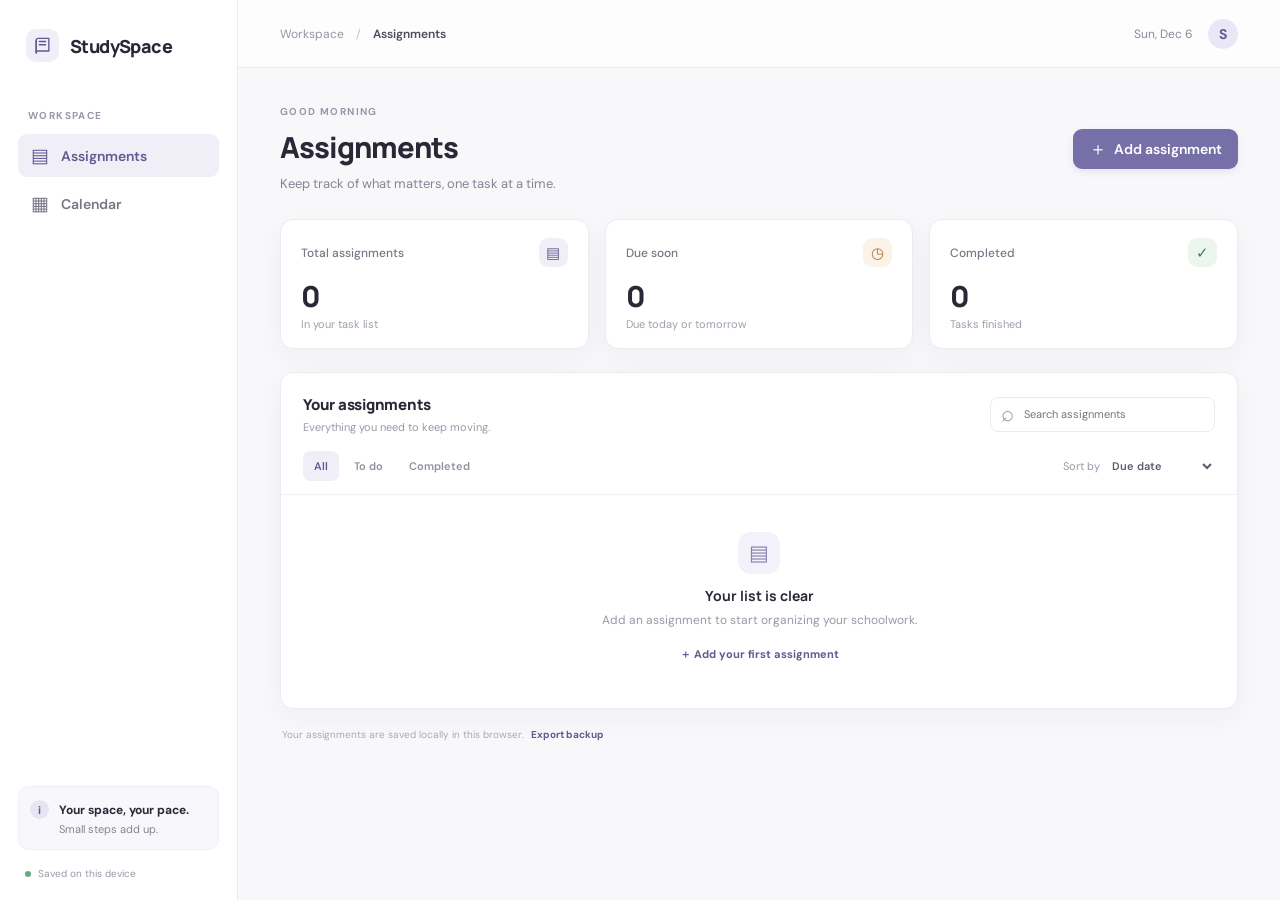
==== index.html @ 5cf23fa7 "Add files via upload" ====
<!doctype html>
<html lang="en">
<head>
  <meta charset="utf-8">
  <meta name="viewport" content="width=device-width, initial-scale=1">
  <meta name="theme-color" content="#f7f6fa">
  <title>StudySpace</title>
  <meta name="description" content="A calm, focused space to organize school assignments and due dates.">
  <link rel="stylesheet" href="styles.css">
  <script src="app.js" defer></script>
</head>
<body>
  <div class="app-shell">
    <aside class="sidebar" id="sidebar">
      <a class="brand" href="#" aria-label="StudySpace home">
        <span class="brand-mark"><svg viewBox="0 0 24 24" aria-hidden="true"><path d="M4 5.5A2.5 2.5 0 0 1 6.5 3H20v16H6.5A2.5 2.5 0 0 0 4 21.5z"/><path d="M4 5.5v16M8 7h8M8 11h8"/></svg></span>
        <span>StudySpace</span>
      </a>
      <p class="nav-label">WORKSPACE</p>
      <nav class="main-nav" aria-label="Main navigation">
        <button class="nav-item active" data-view="assignments"><span class="nav-icon">▤</span> Assignments</button>
        <button class="nav-item" data-view="calendar"><span class="nav-icon">▦</span> Calendar</button>
      </nav>
      <div class="sidebar-bottom">
        <div class="sidebar-note">
          <span class="note-icon">i</span>
          <div><strong>Your space, your pace.</strong><p>Small steps add up.</p></div>
        </div>
        <p class="storage-note"><span class="status-dot"></span> Saved on this device</p>
      </div>
    </aside>

    <main class="main-content">
      <header class="topbar">
        <button class="mobile-menu" id="mobileMenu" aria-label="Toggle navigation">☰</button>
        <div class="breadcrumb">Workspace <span>/</span> <strong id="breadcrumbCurrent">Assignments</strong></div>
        <div class="topbar-right"><span class="today-label" id="todayLabel"></span><span class="avatar">S</span></div>
      </header>

      <section class="view" id="assignmentsView">
        <div class="page-heading">
          <div><p class="eyebrow" id="greeting">YOUR OVERVIEW</p><h1>Assignments</h1><p class="subtitle">Keep track of what matters, one task at a time.</p></div>
          <button class="primary-button" id="openAddModal"><span>＋</span> Add assignment</button>
        </div>

        <div class="stats-grid">
          <article class="stat-card"><div class="stat-top"><span>Total assignments</span><span class="stat-icon purple">▤</span></div><div class="stat-number" id="totalCount">0</div><div class="stat-caption">In your task list</div></article>
          <article class="stat-card"><div class="stat-top"><span>Due soon</span><span class="stat-icon amber">◷</span></div><div class="stat-number" id="dueCount">0</div><div class="stat-caption">Due today or tomorrow</div></article>
          <article class="stat-card"><div class="stat-top"><span>Completed</span><span class="stat-icon green">✓</span></div><div class="stat-number" id="completedCount">0</div><div class="stat-caption" id="completionCaption">Tasks finished</div></article>
        </div>

        <section class="panel assignments-panel">
          <div class="panel-header"><div><h2>Your assignments</h2><p>Everything you need to keep moving.</p></div>
            <label class="search-box"><span>⌕</span><input id="searchInput" type="search" placeholder="Search assignments" aria-label="Search assignments"></label>
          </div>
          <div class="toolbar"><div class="filter-tabs" role="group" aria-label="Filter assignments">
            <button class="filter-tab selected" data-filter="all">All</button><button class="filter-tab" data-filter="active">To do</button><button class="filter-tab" data-filter="completed">Completed</button>
          </div><label class="sort-control">Sort by <select id="sortSelect"><option value="due">Due date</option><option value="created">Recently added</option><option value="priority">Priority</option></select></label></div>
          <div id="assignmentList" class="assignment-list"></div>
          <div class="empty-state" id="emptyState"><div class="empty-icon">▤</div><h3 id="emptyTitle">Your list is clear</h3><p id="emptyMessage">Add an assignment to start organizing your schoolwork.</p><button class="text-button" id="emptyAddButton">＋ Add your first assignment</button></div>
        </section>
        <p class="page-footnote">Your assignments are saved locally in this browser. <button class="text-button" id="exportButton">Export backup</button></p>
      </section>

      <section class="view hidden" id="calendarView">
        <div class="page-heading">
          <div><p class="eyebrow">PLAN AHEAD</p><h1>Calendar</h1><p class="subtitle">See your deadlines and plan the week ahead.</p></div>
          <button class="primary-button" id="calendarAddButton"><span>＋</span> Add assignment</button>
        </div>
        <section class="panel calendar-panel">
          <div class="calendar-header"><button class="icon-button" id="prevMonth" aria-label="Previous month">←</button><div><h2 id="monthTitle">Month Year</h2><p id="monthSubtitle">Your deadlines at a glance</p></div><button class="icon-button" id="nextMonth" aria-label="Next month">→</button><button class="secondary-button" id="todayButton">Today</button></div>
          <div class="calendar-grid" id="calendarGrid"></div>
        </section>
        <section class="panel selected-day-panel"><div class="panel-header"><div><h2 id="selectedDayTitle">Upcoming deadlines</h2><p id="selectedDaySubtitle">Choose a date to view its assignments.</p></div></div><div id="dayAssignments" class="day-assignment-list"></div></section>
      </section>
    </main>
  </div>

  <div class="modal-backdrop hidden" id="modalBackdrop" role="presentation">
    <section class="modal" role="dialog" aria-modal="true" aria-labelledby="modalTitle">
      <div class="modal-header"><div><p class="eyebrow">STAY ORGANIZED</p><h2 id="modalTitle">Add assignment</h2></div><button class="icon-button" id="closeModal" aria-label="Close dialog">×</button></div>
      <form id="assignmentForm">
        <input type="hidden" id="editId">
        <label class="field-label" for="taskTitle">Assignment name <span>*</span></label>
        <input class="field-input" id="taskTitle" name="title" maxlength="120" placeholder="e.g. Biology chapter review" required>
        <div class="form-row"><div><label class="field-label" for="taskSubject">Subject</label><input class="field-input" id="taskSubject" name="subject" maxlength="50" placeholder="e.g. Biology"></div><div><label class="field-label" for="taskDue">Due date <span>*</span></label><input class="field-input" id="taskDue" name="due" type="date" required></div></div>
        <div class="form-row"><div><label class="field-label" for="taskPriority">Priority</label><select class="field-input" id="taskPriority" name="priority"><option value="medium">Medium</option><option value="high">High</option><option value="low">Low</option></select></div><div><label class="field-label" for="taskType">Type</label><select class="field-input" id="taskType" name="type"><option>Assignment</option><option>Quiz</option><option>Test</option><option>Project</option><option>Reading</option><option>Other</option></select></div></div>
        <label class="field-label" for="taskNotes">Notes <span class="optional">(optional)</span></label><textarea class="field-input notes-input" id="taskNotes" name="notes" maxlength="500" placeholder="Add details, links, or reminders…"></textarea>
        <div class="modal-actions"><button type="button" class="secondary-button" id="cancelModal">Cancel</button><button type="submit" class="primary-button" id="saveTaskButton">Save assignment</button></div>
      </form>
    </section>
  </div>
  <div class="toast" id="toast" role="status" aria-live="polite"></div>
</body>
</html>
---- styles.css ----
@import url('https://fonts.googleapis.com/css2?family=DM+Sans:wght@400;500;600;700&family=Manrope:wght@400;500;600;700;800&display=swap');
:root{--bg:#f8f8fb;--surface:#fff;--text:#292837;--muted:#858494;--line:#ecebf2;--lav:#7770a8;--lav-dark:#615a91;--lav-light:#f0eff8;--green:#47785e;--green-bg:#edf5ef;--amber:#a97939;--amber-bg:#fbf3e7;--red:#b75c66;--shadow:0 8px 28px rgba(39,35,70,.045)}
*{box-sizing:border-box}body{margin:0;background:var(--bg);color:var(--text);font-family:'DM Sans',sans-serif;font-size:14px;-webkit-font-smoothing:antialiased}button,input,select,textarea{font:inherit}button{cursor:pointer}.app-shell{min-height:100vh}.sidebar{position:fixed;inset:0 auto 0 0;width:238px;background:#fff;border-right:1px solid var(--line);padding:29px 18px 20px;display:flex;flex-direction:column;z-index:5}.brand{display:flex;align-items:center;gap:11px;padding:0 8px;text-decoration:none;color:var(--text);font-family:Manrope,sans-serif;font-size:18px;font-weight:800;letter-spacing:-.6px}.brand-mark{width:33px;height:33px;border-radius:10px;background:var(--lav-light);display:grid;place-items:center}.brand-mark svg{width:19px;fill:none;stroke:var(--lav-dark);stroke-width:1.7;stroke-linecap:round;stroke-linejoin:round}.nav-label,.eyebrow{font-size:10px;font-weight:700;letter-spacing:1.4px;color:#9997a8}.nav-label{margin:47px 10px 12px}.main-nav{display:grid;gap:5px}.nav-item{height:43px;display:flex;align-items:center;gap:12px;border:0;background:transparent;border-radius:9px;text-align:left;padding:0 12px;color:#777586;font-weight:600}.nav-item:hover{background:#f8f7fb}.nav-item.active{background:var(--lav-light);color:var(--lav-dark)}.nav-icon{font-size:19px;width:19px;text-align:center;font-weight:400}.sidebar-bottom{margin-top:auto}.sidebar-note{display:flex;gap:10px;background:#f8f7fb;border:1px solid #f0eef6;border-radius:11px;padding:13px 11px}.note-icon{width:19px;height:19px;border-radius:50%;display:grid;place-items:center;background:#e7e5f3;color:var(--lav-dark);font-size:11px;font-weight:700;flex-shrink:0}.sidebar-note strong{font-size:12px}.sidebar-note p{margin:4px 0 0;color:var(--muted);font-size:11px}.storage-note{display:flex;align-items:center;gap:7px;font-size:10px;color:#9997a8;padding:0 7px;margin:17px 0 0}.status-dot{width:6px;height:6px;background:#6ba982;border-radius:50%}.main-content{margin-left:238px;min-height:100vh}.topbar{height:68px;border-bottom:1px solid var(--line);display:flex;align-items:center;justify-content:space-between;padding:0 42px;background:rgba(255,255,255,.7)}.breadcrumb{font-size:12px;color:#9694a4}.breadcrumb span{margin:0 9px;color:#c1bfcb}.breadcrumb strong{color:#4c4a5c;font-weight:600}.topbar-right{display:flex;align-items:center;gap:15px}.today-label{color:#8b8999;font-size:12px}.avatar{width:30px;height:30px;border-radius:50%;background:#e9e7f5;color:var(--lav-dark);display:grid;place-items:center;font-weight:700}.mobile-menu{display:none;border:0;background:transparent;font-size:20px;color:var(--text)}.view{max-width:1320px;margin:0 auto;padding:37px 42px 28px}.hidden{display:none!important}.page-heading{display:flex;align-items:center;justify-content:space-between;gap:18px;margin-bottom:27px}.eyebrow{margin:0 0 9px}.page-heading h1{font-family:Manrope,sans-serif;font-size:29px;letter-spacing:-1px;margin:0;font-weight:800}.subtitle{margin:8px 0 0;color:var(--muted);font-size:13px}.primary-button,.secondary-button{height:40px;border-radius:9px;padding:0 15px;display:inline-flex;align-items:center;justify-content:center;gap:7px;font-weight:600;border:1px solid transparent;white-space:nowrap}.primary-button{background:var(--lav);color:#fff;box-shadow:0 3px 7px rgba(98,89,146,.13)}.primary-button:hover{background:var(--lav-dark)}.primary-button span{font-size:18px;font-weight:400}.secondary-button{background:#fff;color:#646274;border-color:#e6e4ed}.secondary-button:hover{background:#f8f7fb}.stats-grid{display:grid;grid-template-columns:repeat(3,minmax(0,1fr));gap:16px;margin-bottom:23px}.stat-card,.panel{background:var(--surface);border:1px solid var(--line);border-radius:13px;box-shadow:var(--shadow)}.stat-card{padding:18px 20px 17px;min-height:128px}.stat-top{display:flex;align-items:center;justify-content:space-between;color:#797787;font-size:12px;font-weight:500}.stat-icon{width:29px;height:29px;border-radius:9px;display:grid;place-items:center;font-size:15px}.purple{color:var(--lav-dark);background:var(--lav-light)}.amber{color:var(--amber);background:var(--amber-bg)}.green{color:var(--green);background:var(--green-bg)}.stat-number{font-family:Manrope,sans-serif;font-size:29px;font-weight:800;letter-spacing:-1px;margin-top:9px}.stat-caption{color:#a09eac;font-size:11px;margin-top:1px}.panel{overflow:hidden}.panel-header{display:flex;justify-content:space-between;align-items:center;gap:18px;padding:21px 22px 17px}.panel-header h2,.calendar-header h2{font-family:Manrope,sans-serif;font-size:15px;margin:0;font-weight:800;letter-spacing:-.25px}.panel-header p,.calendar-header p{font-size:11px;color:#9997a6;margin:5px 0 0}.search-box{height:35px;width:225px;display:flex;align-items:center;gap:8px;padding:0 10px;border:1px solid #eae8f0;border-radius:8px;color:#9694a4}.search-box span{font-size:22px;line-height:1}.search-box input{border:0;outline:0;width:100%;background:transparent;font-size:11px;color:var(--text)}.search-box:focus-within{border-color:#b6b0d7;box-shadow:0 0 0 3px #f4f2fa}.toolbar{display:flex;align-items:center;justify-content:space-between;padding:0 22px 13px;border-bottom:1px solid #f1f0f5}.filter-tabs{display:flex;gap:4px}.filter-tab{border:0;background:transparent;border-radius:7px;padding:8px 11px;color:#92909f;font-size:11px;font-weight:600}.filter-tab.selected{background:var(--lav-light);color:var(--lav-dark)}.sort-control{display:flex;align-items:center;gap:8px;color:#9997a6;font-size:11px}.sort-control select{border:0;background:transparent;color:#5d5b6b;outline:0;font-size:11px;font-weight:600}.assignment-list{min-height:90px}.task-row{display:grid;grid-template-columns:23px minmax(0,1fr) auto auto;align-items:center;gap:12px;padding:15px 22px;border-bottom:1px solid #f2f1f6}.task-row:last-child{border-bottom:0}.task-check{appearance:none;width:17px;height:17px;border:1.5px solid #d6d3e2;border-radius:5px;display:grid;place-items:center;margin:0;cursor:pointer}.task-check:checked{background:var(--lav);border-color:var(--lav)}.task-check:checked:after{content:'✓';color:white;font-size:11px}.task-main{min-width:0}.task-title{font-weight:600;font-size:12px;overflow-wrap:anywhere}.task-row.is-complete .task-title{text-decoration:line-through;color:#a3a1af}.task-meta{display:flex;align-items:center;gap:8px;flex-wrap:wrap;margin-top:6px;color:#9997a6;font-size:10px}.subject-pill{background:#f4f3f8;color:#79758e;border-radius:5px;padding:3px 7px}.task-date{font-size:11px;color:#777585;white-space:nowrap}.task-date.overdue{color:var(--red)}.priority{font-size:10px;padding:4px 7px;border-radius:5px;white-space:nowrap}.priority.high{background:#faeded;color:#b75c66}.priority.medium{background:#f8f1e6;color:#a77b3f}.priority.low{background:#edf5ef;color:#538063}.task-actions{display:flex;gap:4px;opacity:0;transition:opacity .15s}.task-row:hover .task-actions,.task-row:focus-within .task-actions{opacity:1}.icon-button{width:34px;height:34px;display:grid;place-items:center;border:1px solid #e9e7ef;border-radius:8px;background:white;color:#777487;font-size:18px}.icon-button:hover{background:#f6f5fa}.task-actions .icon-button{width:29px;height:29px;font-size:14px}.empty-state{text-align:center;padding:37px 18px 42px;display:none}.empty-state.show{display:block}.empty-icon{width:42px;height:42px;border-radius:13px;background:#f3f1f9;color:#8881b0;display:grid;place-items:center;font-size:21px;margin:0 auto 12px}.empty-state h3{font-family:Manrope,sans-serif;font-size:14px;margin:0}.empty-state p{color:#9997a6;font-size:12px;margin:7px 0 15px}.text-button{border:0;background:transparent;color:var(--lav-dark);font-size:11px;font-weight:700;padding:4px}.text-button:hover{text-decoration:underline}.page-footnote{font-size:10px;color:#aaa8b5;margin:15px 2px}.page-footnote .text-button{font-size:10px}.calendar-panel{padding:18px 21px 22px}.calendar-header{display:flex;align-items:center;gap:12px;margin-bottom:20px}.calendar-header>div{flex:1}.calendar-header .secondary-button{height:32px;font-size:11px}.calendar-grid{display:grid;grid-template-columns:repeat(7,minmax(0,1fr));border-top:1px solid var(--line);border-left:1px solid var(--line);border-radius:7px;overflow:hidden}.weekday{background:#faf9fc;text-align:center;padding:11px 2px;font-size:10px;color:#8e8b9c;font-weight:700;border-right:1px solid var(--line);border-bottom:1px solid var(--line)}.day-cell{min-height:89px;background:#fff;border:0;border-right:1px solid var(--line);border-bottom:1px solid var(--line);padding:8px;text-align:left;display:flex;flex-direction:column;align-items:flex-start;gap:5px;min-width:0}.day-cell:hover{background:#faf9fd}.day-cell.outside{background:#fcfbfd;color:#c2bfcc}.day-cell.selected{box-shadow:inset 0 0 0 2px #a9a2d0;background:#f7f6fc}.day-number{width:23px;height:23px;display:grid;place-items:center;font-size:11px;border-radius:7px;color:#646273}.day-cell.today .day-number{background:var(--lav);color:white}.day-dots{display:flex;gap:3px;margin-top:1px}.day-dot{width:5px;height:5px;border-radius:50%;background:#9a93c1}.day-dot.complete{background:#8cb39a}.day-event{width:100%;font-size:9px;background:#f0eff8;color:#69628f;border-radius:4px;padding:4px 5px;white-space:nowrap;overflow:hidden;text-overflow:ellipsis}.day-event.complete{background:#eef5f0;color:#62826b}.selected-day-panel{margin-top:17px}.day-assignment-list{padding:0 22px 10px}.day-empty{font-size:12px;color:#9a98a7;padding:6px 0 16px}.day-task{display:flex;align-items:center;gap:10px;padding:11px 0;border-top:1px solid #f2f1f6}.day-task:first-child{border-top:0}.day-task-info{flex:1;min-width:0}.day-task-info strong{font-size:12px}.day-task-info p{font-size:10px;color:#9997a6;margin:4px 0 0}.modal-backdrop{position:fixed;inset:0;background:rgba(35,32,52,.34);backdrop-filter:blur(3px);z-index:20;display:grid;place-items:center;padding:20px}.modal{width:min(100%,510px);max-height:calc(100vh - 40px);overflow:auto;background:#fff;border-radius:16px;padding:24px;box-shadow:0 24px 80px rgba(31,27,52,.2)}.modal-header{display:flex;justify-content:space-between;align-items:flex-start;margin-bottom:23px}.modal-header h2{font-family:Manrope,sans-serif;font-size:21px;letter-spacing:-.5px;margin:0}.field-label{display:block;font-size:11px;font-weight:700;color:#5e5c6d;margin:16px 0 7px}.field-label span{color:var(--lav-dark)}.field-label .optional{color:#a5a3b0;font-weight:400}.field-input{width:100%;min-height:39px;border:1px solid #e6e4ed;border-radius:8px;padding:9px 11px;outline:0;background:#fff;color:#393747;font-size:12px}.field-input:focus{border-color:#aaa3d1;box-shadow:0 0 0 3px #f4f2fa}.form-row{display:grid;grid-template-columns:1fr 1fr;gap:13px}.notes-input{resize:vertical;min-height:78px}.modal-actions{display:flex;justify-content:flex-end;gap:9px;margin-top:23px}.toast{position:fixed;bottom:22px;left:50%;transform:translate(-50%,20px);background:#302e40;color:#fff;border-radius:9px;padding:11px 16px;font-size:12px;box-shadow:0 8px 30px #24203924;opacity:0;pointer-events:none;transition:all .2s;z-index:40}.toast.show{opacity:1;transform:translate(-50%,0)}
@media(max-width:1050px){.view{padding:30px 25px}.topbar{padding:0 25px}.sidebar{width:210px}.main-content{margin-left:210px}.task-row{grid-template-columns:23px minmax(0,1fr) auto}.task-row>.priority{display:none}.task-actions{opacity:1}}@media(max-width:760px){.sidebar{transform:translateX(-100%);transition:transform .2s;width:245px;box-shadow:12px 0 35px #24203912}.sidebar.open{transform:translateX(0)}.main-content{margin-left:0}.topbar{height:59px;padding:0 17px;gap:12px}.mobile-menu{display:block}.breadcrumb{flex:1}.today-label{display:none}.view{padding:27px 16px 25px}.page-heading{align-items:flex-start;flex-direction:column;margin-bottom:20px}.page-heading h1{font-size:26px}.page-heading .primary-button{width:100%}.stats-grid{gap:8px}.stat-card{padding:13px 12px;min-height:112px}.stat-top{font-size:10px;align-items:flex-start;gap:4px}.stat-icon{width:24px;height:24px;font-size:12px;flex-shrink:0}.stat-number{font-size:25px}.stat-caption{font-size:9px}.panel-header{padding:17px 15px 14px;align-items:flex-start;flex-direction:column}.search-box{width:100%}.toolbar{padding:0 13px 11px;gap:8px}.filter-tab{padding:8px 8px;font-size:10px}.sort-control{gap:3px;font-size:10px}.sort-control select{max-width:90px}.task-row{padding:14px 13px;gap:8px;grid-template-columns:20px minmax(0,1fr) auto}.task-date{font-size:10px}.task-actions{grid-column:2/-1;justify-content:flex-end;margin-top:-2px}.task-row .priority{display:none}.calendar-panel{padding:14px 10px}.calendar-header{gap:6px}.calendar-header .icon-button{width:29px;height:29px}.calendar-header .secondary-button{padding:0 9px}.calendar-grid{border-radius:5px}.weekday{font-size:9px;padding:9px 0}.day-cell{min-height:59px;padding:4px;gap:3px}.day-number{width:20px;height:20px;font-size:10px}.day-event{display:none}.day-dots{margin-top:1px}.selected-day-panel .panel-header{flex-direction:row}.day-assignment-list{padding:0 15px 8px}.modal{padding:19px}.form-row{gap:9px}.field-input{font-size:12px}.modal-backdrop{padding:12px}}@media(prefers-reduced-motion:reduce){*{scroll-behavior:auto!important;transition:none!important}}
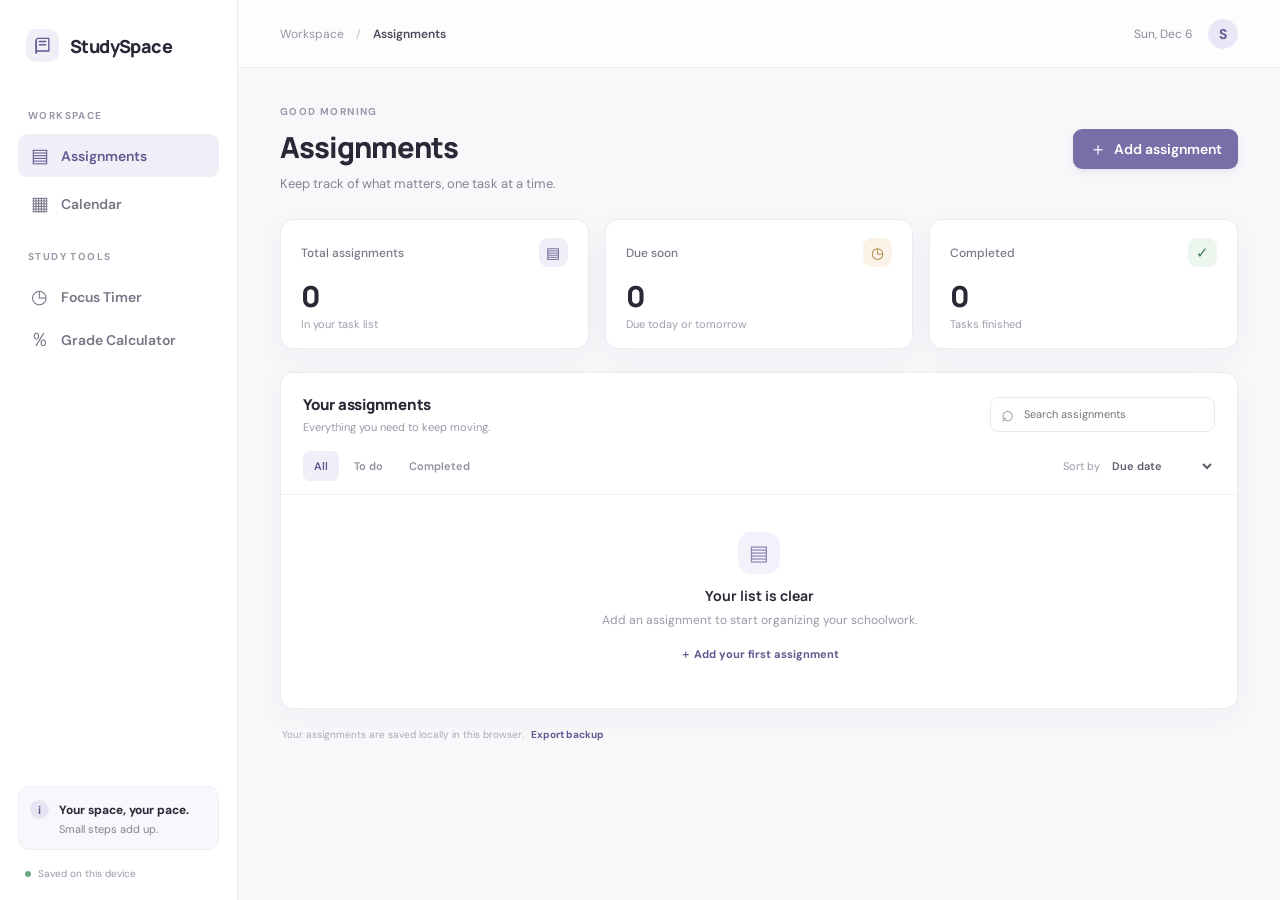
==== commit 662c4245: "Add study tools section to navigation" ====
--- a/index.html
+++ b/index.html
@@ -7,7 +7,9 @@
   <title>StudySpace</title>
   <meta name="description" content="A calm, focused space to organize school assignments and due dates.">
   <link rel="stylesheet" href="styles.css">
+  <link rel="stylesheet" href="study-tools.css">
   <script src="app.js" defer></script>
+  <script src="study-tools.js" defer></script>
 </head>
 <body>
   <div class="app-shell">
@@ -21,6 +23,9 @@
         <button class="nav-item active" data-view="assignments"><span class="nav-icon">▤</span> Assignments</button>
         <button class="nav-item" data-view="calendar"><span class="nav-icon">▦</span> Calendar</button>
       </nav>
+      <p class="nav-label tools-nav-label">STUDY TOOLS</p>
+<button class="nav-item" data-view="focus"><span class="nav-icon">◷</span> Focus Timer</button>
+<button class="nav-item" data-view="grades"><span class="nav-icon">％</span> Grade Calculator</button>
       <div class="sidebar-bottom">
         <div class="sidebar-note">
           <span class="note-icon">i</span>
--- a/study-tools.css
+++ b/study-tools.css
@@ -0,0 +1,39 @@
+
+/* Study tools add-on */
+.tools-nav-label{margin-top:25px}
+.focus-panel{padding:24px 20px 25px;max-width:680px;margin:0 auto}
+.focus-mode-tabs{display:flex;justify-content:center;gap:7px;flex-wrap:wrap}
+.focus-mode-tabs .filter-tab{border:1px solid transparent}
+.focus-mode-tabs .filter-tab.selected{border-color:#e5e2f1}
+.timer-face{display:flex;justify-content:center;padding:27px 0 23px}
+.timer-ring{width:min(66vw,280px);aspect-ratio:1;position:relative;display:grid;place-items:center}
+.timer-ring svg{position:absolute;inset:0;width:100%;height:100%;transform:rotate(-90deg);overflow:visible}
+.timer-track,.timer-progress{fill:none;stroke-width:7}
+.timer-track{stroke:#f0eef7}
+.timer-progress{stroke:#7770a8;stroke-linecap:round;transition:stroke-dashoffset .2s linear}
+.timer-readout{display:flex;flex-direction:column;align-items:center;gap:7px}
+.timer-readout span{font-family:Manrope,sans-serif;font-size:clamp(40px,8vw,58px);font-weight:800;letter-spacing:-2px;font-variant-numeric:tabular-nums}
+.timer-readout small{font-size:10px;letter-spacing:1.4px;color:#8e8b9c;font-weight:700}
+.timer-controls{display:flex;justify-content:center;gap:10px;flex-wrap:wrap}
+.timer-controls button{min-width:130px}
+.timer-hint,.grade-note{color:#9997a6;text-align:center;font-size:11px;margin:20px 0 0}
+.grade-panel{max-width:900px}
+.grade-result{font-family:Manrope,sans-serif;font-size:27px;font-weight:800;letter-spacing:-1px;color:var(--lav-dark);white-space:nowrap}
+.grade-summary{display:grid;grid-template-columns:repeat(3,minmax(0,1fr));gap:12px;padding:0 22px 20px}
+.grade-summary>div{background:#faf9fc;border:1px solid #f0eef6;border-radius:10px;padding:13px}
+.grade-summary span{display:block;color:#92909f;font-size:10px;margin-bottom:7px}
+.grade-summary strong{font-family:Manrope,sans-serif;font-size:20px}
+.grade-table-wrap{overflow-x:auto;border-top:1px solid var(--line)}
+.grade-table{border-collapse:collapse;width:100%;min-width:480px;text-align:left}
+.grade-table th{font-size:10px;color:#9694a4;font-weight:700;background:#faf9fc}
+.grade-table th,.grade-table td{padding:10px 12px;border-bottom:1px solid #f1f0f5}
+.grade-table th:first-child,.grade-table td:first-child{padding-left:22px}
+.grade-input{width:100%;min-width:75px;min-height:35px;border:1px solid #e7e5ef;border-radius:7px;padding:7px 9px;background:#fff;color:var(--text);outline:none;font-size:12px}
+.grade-name{min-width:150px}
+.grade-input:focus{border-color:#aaa3d1;box-shadow:0 0 0 3px #f4f2fa}
+.grade-remove{border:0;background:transparent;color:#9995a8;font-size:21px;width:30px;height:30px;border-radius:7px}
+.grade-remove:hover{background:#faeded;color:#b75c66}
+.grade-actions{display:flex;align-items:center;gap:15px;padding:17px 22px 0}
+.grade-actions .secondary-button{height:35px;font-size:11px}
+.grade-note{margin:17px 22px 20px;text-align:left}
+@media(max-width:760px){.focus-panel{padding:18px 12px}.focus-mode-tabs{gap:2px}.focus-mode-tabs .filter-tab{padding:8px 7px;font-size:10px}.grade-summary{padding:0 12px 15px;gap:7px}.grade-summary>div{padding:10px 8px}.grade-summary span{font-size:9px}.grade-summary strong{font-size:17px}.grade-table th:first-child,.grade-table td:first-child{padding-left:12px}.grade-actions{padding:14px 12px 0}.grade-note{margin:15px 12px 17px}}
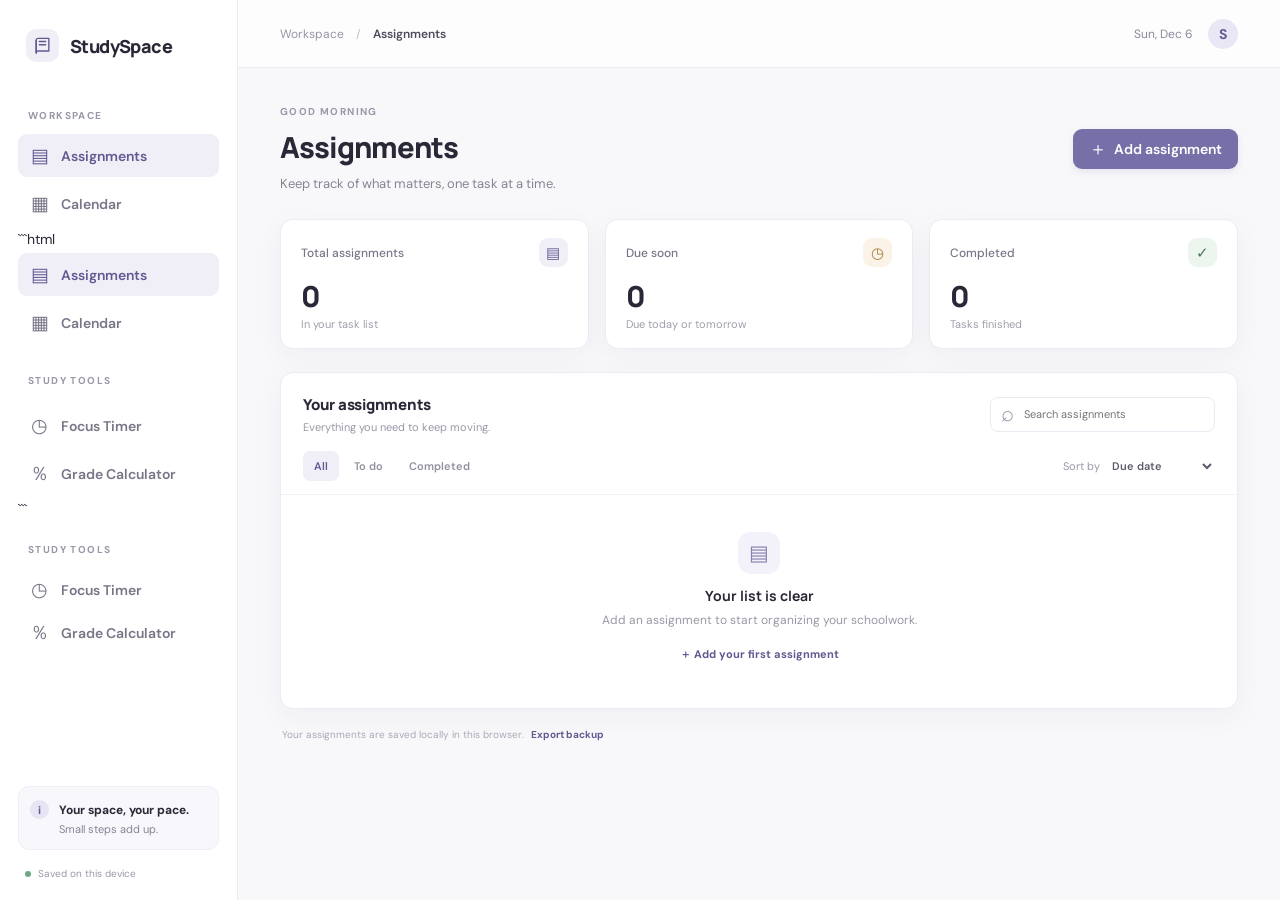
==== commit 9e5bd5e8: "Refactor navigation structure in index.html" ====
--- a/index.html
+++ b/index.html
@@ -22,6 +22,27 @@
       <nav class="main-nav" aria-label="Main navigation">
         <button class="nav-item active" data-view="assignments"><span class="nav-icon">▤</span> Assignments</button>
         <button class="nav-item" data-view="calendar"><span class="nav-icon">▦</span> Calendar</button>
+        ```html
+<nav class="main-nav" aria-label="Main navigation">
+  <button class="nav-item active" data-view="assignments">
+    <span class="nav-icon">▤</span> Assignments
+  </button>
+
+  <button class="nav-item" data-view="calendar">
+    <span class="nav-icon">▦</span> Calendar
+  </button>
+
+  <p class="nav-label tools-nav-label">STUDY TOOLS</p>
+
+  <button class="nav-item" data-view="focus">
+    <span class="nav-icon">◷</span> Focus Timer
+  </button>
+
+  <button class="nav-item" data-view="grades">
+    <span class="nav-icon">％</span> Grade Calculator
+  </button>
+</nav>
+```
       </nav>
       <p class="nav-label tools-nav-label">STUDY TOOLS</p>
 <button class="nav-item" data-view="focus"><span class="nav-icon">◷</span> Focus Timer</button>
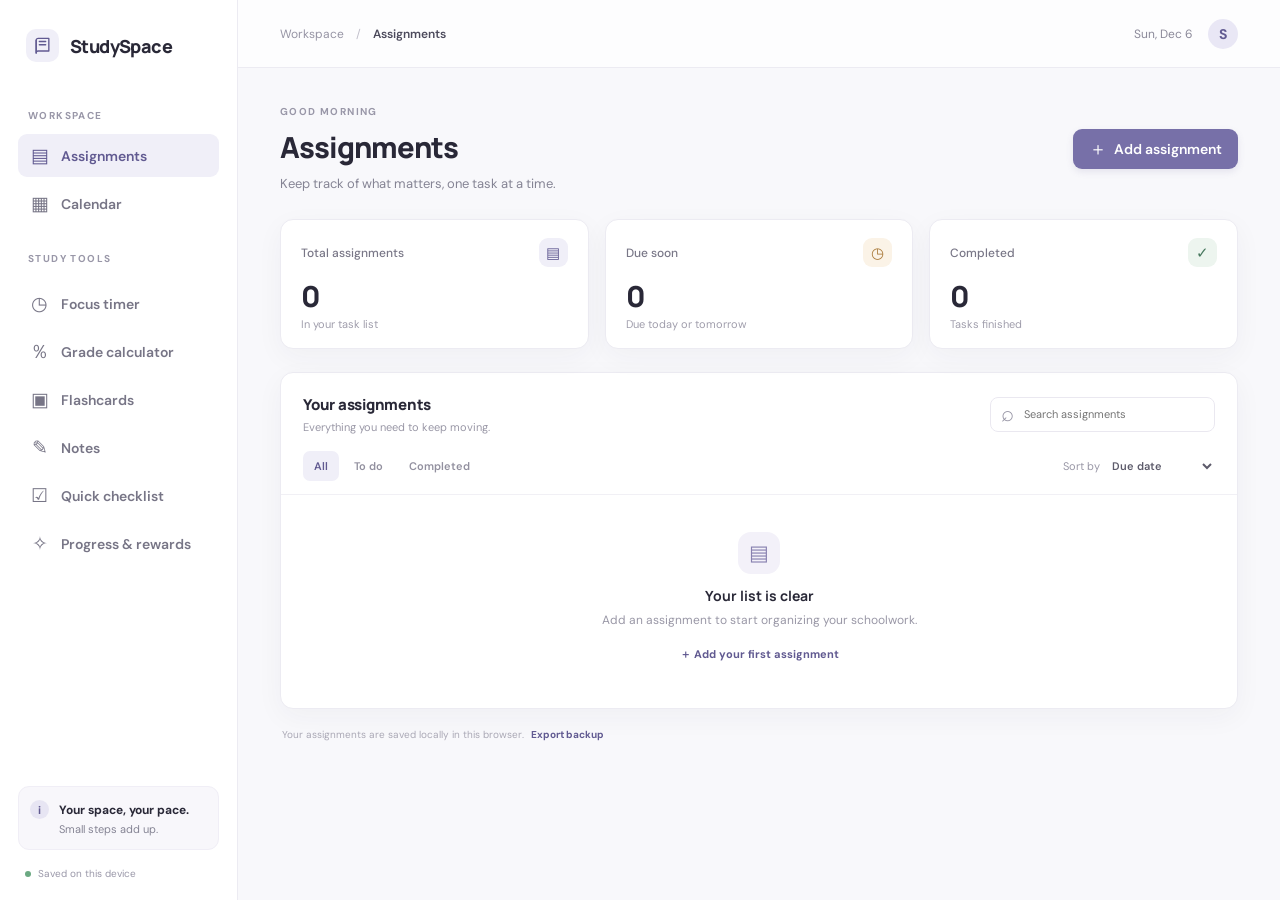
==== commit d3b92306: "Add files via upload" ====
--- a/index.html
+++ b/index.html
@@ -22,31 +22,14 @@
       <nav class="main-nav" aria-label="Main navigation">
         <button class="nav-item active" data-view="assignments"><span class="nav-icon">▤</span> Assignments</button>
         <button class="nav-item" data-view="calendar"><span class="nav-icon">▦</span> Calendar</button>
-        ```html
-<nav class="main-nav" aria-label="Main navigation">
-  <button class="nav-item active" data-view="assignments">
-    <span class="nav-icon">▤</span> Assignments
-  </button>
-
-  <button class="nav-item" data-view="calendar">
-    <span class="nav-icon">▦</span> Calendar
-  </button>
-
-  <p class="nav-label tools-nav-label">STUDY TOOLS</p>
-
-  <button class="nav-item" data-view="focus">
-    <span class="nav-icon">◷</span> Focus Timer
-  </button>
-
-  <button class="nav-item" data-view="grades">
-    <span class="nav-icon">％</span> Grade Calculator
-  </button>
-</nav>
-```
+        <p class="nav-label tools-nav-label">STUDY TOOLS</p>
+        <button class="nav-item" data-view="focus"><span class="nav-icon">◷</span> Focus timer</button>
+        <button class="nav-item" data-view="grades"><span class="nav-icon">％</span> Grade calculator</button>
+        <button class="nav-item" data-view="flashcards"><span class="nav-icon">▣</span> Flashcards</button>
+        <button class="nav-item" data-view="notes"><span class="nav-icon">✎</span> Notes</button>
+        <button class="nav-item" data-view="checklist"><span class="nav-icon">☑</span> Quick checklist</button>
+        <button class="nav-item" data-view="rewards"><span class="nav-icon">✧</span> Progress & rewards</button>
       </nav>
-      <p class="nav-label tools-nav-label">STUDY TOOLS</p>
-<button class="nav-item" data-view="focus"><span class="nav-icon">◷</span> Focus Timer</button>
-<button class="nav-item" data-view="grades"><span class="nav-icon">％</span> Grade Calculator</button>
       <div class="sidebar-bottom">
         <div class="sidebar-note">
           <span class="note-icon">i</span>
@@ -99,6 +82,45 @@
         </section>
         <section class="panel selected-day-panel"><div class="panel-header"><div><h2 id="selectedDayTitle">Upcoming deadlines</h2><p id="selectedDaySubtitle">Choose a date to view its assignments.</p></div></div><div id="dayAssignments" class="day-assignment-list"></div></section>
       </section>
+
+      <section class="view hidden" id="focusView">
+        <div class="page-heading"><div><p class="eyebrow">FOCUS ON ONE THING</p><h1>Focus timer</h1><p class="subtitle">A little focused time adds up.</p></div></div>
+        <section class="panel focus-panel">
+          <div class="focus-mode-tabs" role="group" aria-label="Choose timer duration">
+            <button class="filter-tab selected" type="button" data-minutes="25">Focus · 25 min</button><button class="filter-tab" type="button" data-minutes="5" data-break="true">Short break · 5 min</button><button class="filter-tab" type="button" data-minutes="15" data-break="true">Long break · 15 min</button>
+          </div>
+          <div class="timer-face"><div class="timer-ring"><svg viewBox="0 0 220 220" aria-hidden="true"><circle class="timer-track" cx="110" cy="110" r="99"></circle><circle class="timer-progress" id="timerProgress" cx="110" cy="110" r="99"></circle></svg><div class="timer-readout"><span id="timerDisplay">25:00</span><small id="timerStatus">READY WHEN YOU ARE</small></div></div></div>
+          <div class="timer-controls"><button class="primary-button" id="timerStart" type="button">▶ Start focus</button><button class="secondary-button" id="timerReset" type="button">↺ Reset</button></div><p class="timer-hint">Choose a session and focus on one thing at a time.</p>
+        </section>
+      </section>
+      <section class="view hidden" id="gradesView">
+        <div class="page-heading"><div><p class="eyebrow">KNOW WHERE YOU STAND</p><h1>Grade calculator</h1><p class="subtitle">Add scores to calculate your points-based average.</p></div></div>
+        <section class="panel grade-panel"><div class="panel-header"><div><h2>Your grades</h2><p>Only rows with valid scores count toward the total.</p></div><button class="primary-button" id="addGradeRow" type="button">＋ Add row</button></div>
+          <div class="grade-summary"><div><span>Points earned</span><strong id="earnedTotal">0</strong></div><div><span>Points possible</span><strong id="possibleTotal">0</strong></div><div><span>Overall grade</span><strong id="gradePercent">—%</strong><small id="letterGrade" class="grade-result"></small></div></div>
+          <div class="grade-table-wrap"><table class="grade-table"><thead><tr><th>Assignment</th><th>Earned</th><th>Possible</th><th><span class="sr-only">Remove</span></th></tr></thead><tbody id="gradeRows"></tbody></table></div>
+          <div class="grade-actions"><button class="secondary-button" id="clearGrades" type="button">Clear entries</button></div><p class="grade-note">This is a total-points calculator, not a weighted-category calculator. Scores above the possible points are excluded until corrected.</p>
+        </section>
+      </section>
+      <section class="view hidden" id="flashcardsView">
+        <div class="page-heading"><div><p class="eyebrow">ACTIVE RECALL</p><h1>Flashcards</h1><p class="subtitle">Make a deck, then test what you remember.</p></div></div>
+        <section class="panel tool-panel"><form id="flashcardForm" class="tool-form"><label class="field-label" for="flashFront">Front / question</label><textarea id="flashFront" class="field-input" rows="2" maxlength="500" required placeholder="What do you want to remember?"></textarea><label class="field-label" for="flashBack">Back / answer</label><textarea id="flashBack" class="field-input" rows="2" maxlength="1000" required placeholder="Write the answer here…"></textarea><button class="primary-button" type="submit">＋ Add flashcard</button></form>
+          <div class="flash-study"><div class="flash-count" id="flashCount">0 cards</div><button class="flash-card" id="flashCard" type="button" aria-label="Reveal flashcard answer"><span class="flash-side-label" id="flashSideLabel">YOUR DECK</span><strong id="flashFace">Add a card to begin</strong><small id="flashFlipHint">Your cards will appear here.</small></button><div class="tool-actions"><button class="secondary-button" id="flashPrev" type="button">← Previous</button><button class="secondary-button" id="flashFlip" type="button">Flip card</button><button class="secondary-button" id="flashNext" type="button">Next →</button></div></div>
+          <div class="saved-list" id="flashList"></div>
+        </section>
+      </section>
+      <section class="view hidden" id="notesView">
+        <div class="page-heading"><div><p class="eyebrow">YOUR STUDY SPACE</p><h1>Notes</h1><p class="subtitle">A simple scratchpad that saves as you type.</p></div></div>
+        <section class="panel tool-panel"><label class="field-label" for="notesTitle">Note title</label><input class="field-input" id="notesTitle" maxlength="100" placeholder="e.g. Biology — cell theory"><label class="field-label" for="notesBody">Your notes</label><textarea class="field-input notes-editor" id="notesBody" rows="14" maxlength="30000" placeholder="Write your notes, reminders, ideas, or review questions…"></textarea><div class="notes-footer"><span id="notesStatus" role="status">Saved on this device</span><button class="secondary-button" id="clearNotes" type="button">Clear note</button></div></section>
+      </section>
+      <section class="view hidden" id="checklistView">
+        <div class="page-heading"><div><p class="eyebrow">SMALL STEPS COUNT</p><h1>Quick checklist</h1><p class="subtitle">Capture little tasks without adding a full assignment.</p></div></div>
+        <section class="panel tool-panel"><form id="checkForm" class="inline-form"><input class="field-input" id="checkInput" maxlength="180" required placeholder="e.g. Pack calculator for school"><button class="primary-button" type="submit">＋ Add</button></form><div class="check-progress"><div class="progress-track"><span id="checkProgressBar"></span></div><span id="checkProgressText">0 of 0 complete</span></div><div class="saved-list" id="checkList"></div><button class="secondary-button" id="clearDoneChecks" type="button">Clear completed</button></section>
+      </section>
+      <section class="view hidden" id="rewardsView">
+        <div class="page-heading"><div><p class="eyebrow">PROGRESS, NOT PERFECTION</p><h1>Progress & rewards</h1><p class="subtitle">Celebrate the work you actually do.</p></div></div>
+        <section class="stats-grid rewards-grid"><article class="stat-card"><div class="stat-top"><span>Study points</span><span class="stat-icon purple">✧</span></div><div class="stat-number" id="rewardPoints">0</div><div class="stat-caption">Earn 10 per completed focus session</div></article><article class="stat-card"><div class="stat-top"><span>Focus sessions</span><span class="stat-icon amber">◷</span></div><div class="stat-number" id="rewardSessions">0</div><div class="stat-caption">Sessions completed on this device</div></article><article class="stat-card"><div class="stat-top"><span>Active days</span><span class="stat-icon green">✓</span></div><div class="stat-number" id="rewardDays">0</div><div class="stat-caption">Different days you studied</div></article></section>
+        <section class="panel tool-panel"><div class="panel-header"><div><h2>Your milestones</h2><p>Points come from completed focus sessions, not time spent staring at a screen.</p></div></div><div id="rewardMilestones" class="milestones"></div><p class="grade-note">Progress and points stay in this browser. They are encouragement, not a grade or a competition.</p></section>
+      </section>
     </main>
   </div>
 
--- a/styles.css
+++ b/styles.css
@@ -2,3 +2,8 @@
 :root{--bg:#f8f8fb;--surface:#fff;--text:#292837;--muted:#858494;--line:#ecebf2;--lav:#7770a8;--lav-dark:#615a91;--lav-light:#f0eff8;--green:#47785e;--green-bg:#edf5ef;--amber:#a97939;--amber-bg:#fbf3e7;--red:#b75c66;--shadow:0 8px 28px rgba(39,35,70,.045)}
 *{box-sizing:border-box}body{margin:0;background:var(--bg);color:var(--text);font-family:'DM Sans',sans-serif;font-size:14px;-webkit-font-smoothing:antialiased}button,input,select,textarea{font:inherit}button{cursor:pointer}.app-shell{min-height:100vh}.sidebar{position:fixed;inset:0 auto 0 0;width:238px;background:#fff;border-right:1px solid var(--line);padding:29px 18px 20px;display:flex;flex-direction:column;z-index:5}.brand{display:flex;align-items:center;gap:11px;padding:0 8px;text-decoration:none;color:var(--text);font-family:Manrope,sans-serif;font-size:18px;font-weight:800;letter-spacing:-.6px}.brand-mark{width:33px;height:33px;border-radius:10px;background:var(--lav-light);display:grid;place-items:center}.brand-mark svg{width:19px;fill:none;stroke:var(--lav-dark);stroke-width:1.7;stroke-linecap:round;stroke-linejoin:round}.nav-label,.eyebrow{font-size:10px;font-weight:700;letter-spacing:1.4px;color:#9997a8}.nav-label{margin:47px 10px 12px}.main-nav{display:grid;gap:5px}.nav-item{height:43px;display:flex;align-items:center;gap:12px;border:0;background:transparent;border-radius:9px;text-align:left;padding:0 12px;color:#777586;font-weight:600}.nav-item:hover{background:#f8f7fb}.nav-item.active{background:var(--lav-light);color:var(--lav-dark)}.nav-icon{font-size:19px;width:19px;text-align:center;font-weight:400}.sidebar-bottom{margin-top:auto}.sidebar-note{display:flex;gap:10px;background:#f8f7fb;border:1px solid #f0eef6;border-radius:11px;padding:13px 11px}.note-icon{width:19px;height:19px;border-radius:50%;display:grid;place-items:center;background:#e7e5f3;color:var(--lav-dark);font-size:11px;font-weight:700;flex-shrink:0}.sidebar-note strong{font-size:12px}.sidebar-note p{margin:4px 0 0;color:var(--muted);font-size:11px}.storage-note{display:flex;align-items:center;gap:7px;font-size:10px;color:#9997a8;padding:0 7px;margin:17px 0 0}.status-dot{width:6px;height:6px;background:#6ba982;border-radius:50%}.main-content{margin-left:238px;min-height:100vh}.topbar{height:68px;border-bottom:1px solid var(--line);display:flex;align-items:center;justify-content:space-between;padding:0 42px;background:rgba(255,255,255,.7)}.breadcrumb{font-size:12px;color:#9694a4}.breadcrumb span{margin:0 9px;color:#c1bfcb}.breadcrumb strong{color:#4c4a5c;font-weight:600}.topbar-right{display:flex;align-items:center;gap:15px}.today-label{color:#8b8999;font-size:12px}.avatar{width:30px;height:30px;border-radius:50%;background:#e9e7f5;color:var(--lav-dark);display:grid;place-items:center;font-weight:700}.mobile-menu{display:none;border:0;background:transparent;font-size:20px;color:var(--text)}.view{max-width:1320px;margin:0 auto;padding:37px 42px 28px}.hidden{display:none!important}.page-heading{display:flex;align-items:center;justify-content:space-between;gap:18px;margin-bottom:27px}.eyebrow{margin:0 0 9px}.page-heading h1{font-family:Manrope,sans-serif;font-size:29px;letter-spacing:-1px;margin:0;font-weight:800}.subtitle{margin:8px 0 0;color:var(--muted);font-size:13px}.primary-button,.secondary-button{height:40px;border-radius:9px;padding:0 15px;display:inline-flex;align-items:center;justify-content:center;gap:7px;font-weight:600;border:1px solid transparent;white-space:nowrap}.primary-button{background:var(--lav);color:#fff;box-shadow:0 3px 7px rgba(98,89,146,.13)}.primary-button:hover{background:var(--lav-dark)}.primary-button span{font-size:18px;font-weight:400}.secondary-button{background:#fff;color:#646274;border-color:#e6e4ed}.secondary-button:hover{background:#f8f7fb}.stats-grid{display:grid;grid-template-columns:repeat(3,minmax(0,1fr));gap:16px;margin-bottom:23px}.stat-card,.panel{background:var(--surface);border:1px solid var(--line);border-radius:13px;box-shadow:var(--shadow)}.stat-card{padding:18px 20px 17px;min-height:128px}.stat-top{display:flex;align-items:center;justify-content:space-between;color:#797787;font-size:12px;font-weight:500}.stat-icon{width:29px;height:29px;border-radius:9px;display:grid;place-items:center;font-size:15px}.purple{color:var(--lav-dark);background:var(--lav-light)}.amber{color:var(--amber);background:var(--amber-bg)}.green{color:var(--green);background:var(--green-bg)}.stat-number{font-family:Manrope,sans-serif;font-size:29px;font-weight:800;letter-spacing:-1px;margin-top:9px}.stat-caption{color:#a09eac;font-size:11px;margin-top:1px}.panel{overflow:hidden}.panel-header{display:flex;justify-content:space-between;align-items:center;gap:18px;padding:21px 22px 17px}.panel-header h2,.calendar-header h2{font-family:Manrope,sans-serif;font-size:15px;margin:0;font-weight:800;letter-spacing:-.25px}.panel-header p,.calendar-header p{font-size:11px;color:#9997a6;margin:5px 0 0}.search-box{height:35px;width:225px;display:flex;align-items:center;gap:8px;padding:0 10px;border:1px solid #eae8f0;border-radius:8px;color:#9694a4}.search-box span{font-size:22px;line-height:1}.search-box input{border:0;outline:0;width:100%;background:transparent;font-size:11px;color:var(--text)}.search-box:focus-within{border-color:#b6b0d7;box-shadow:0 0 0 3px #f4f2fa}.toolbar{display:flex;align-items:center;justify-content:space-between;padding:0 22px 13px;border-bottom:1px solid #f1f0f5}.filter-tabs{display:flex;gap:4px}.filter-tab{border:0;background:transparent;border-radius:7px;padding:8px 11px;color:#92909f;font-size:11px;font-weight:600}.filter-tab.selected{background:var(--lav-light);color:var(--lav-dark)}.sort-control{display:flex;align-items:center;gap:8px;color:#9997a6;font-size:11px}.sort-control select{border:0;background:transparent;color:#5d5b6b;outline:0;font-size:11px;font-weight:600}.assignment-list{min-height:90px}.task-row{display:grid;grid-template-columns:23px minmax(0,1fr) auto auto;align-items:center;gap:12px;padding:15px 22px;border-bottom:1px solid #f2f1f6}.task-row:last-child{border-bottom:0}.task-check{appearance:none;width:17px;height:17px;border:1.5px solid #d6d3e2;border-radius:5px;display:grid;place-items:center;margin:0;cursor:pointer}.task-check:checked{background:var(--lav);border-color:var(--lav)}.task-check:checked:after{content:'✓';color:white;font-size:11px}.task-main{min-width:0}.task-title{font-weight:600;font-size:12px;overflow-wrap:anywhere}.task-row.is-complete .task-title{text-decoration:line-through;color:#a3a1af}.task-meta{display:flex;align-items:center;gap:8px;flex-wrap:wrap;margin-top:6px;color:#9997a6;font-size:10px}.subject-pill{background:#f4f3f8;color:#79758e;border-radius:5px;padding:3px 7px}.task-date{font-size:11px;color:#777585;white-space:nowrap}.task-date.overdue{color:var(--red)}.priority{font-size:10px;padding:4px 7px;border-radius:5px;white-space:nowrap}.priority.high{background:#faeded;color:#b75c66}.priority.medium{background:#f8f1e6;color:#a77b3f}.priority.low{background:#edf5ef;color:#538063}.task-actions{display:flex;gap:4px;opacity:0;transition:opacity .15s}.task-row:hover .task-actions,.task-row:focus-within .task-actions{opacity:1}.icon-button{width:34px;height:34px;display:grid;place-items:center;border:1px solid #e9e7ef;border-radius:8px;background:white;color:#777487;font-size:18px}.icon-button:hover{background:#f6f5fa}.task-actions .icon-button{width:29px;height:29px;font-size:14px}.empty-state{text-align:center;padding:37px 18px 42px;display:none}.empty-state.show{display:block}.empty-icon{width:42px;height:42px;border-radius:13px;background:#f3f1f9;color:#8881b0;display:grid;place-items:center;font-size:21px;margin:0 auto 12px}.empty-state h3{font-family:Manrope,sans-serif;font-size:14px;margin:0}.empty-state p{color:#9997a6;font-size:12px;margin:7px 0 15px}.text-button{border:0;background:transparent;color:var(--lav-dark);font-size:11px;font-weight:700;padding:4px}.text-button:hover{text-decoration:underline}.page-footnote{font-size:10px;color:#aaa8b5;margin:15px 2px}.page-footnote .text-button{font-size:10px}.calendar-panel{padding:18px 21px 22px}.calendar-header{display:flex;align-items:center;gap:12px;margin-bottom:20px}.calendar-header>div{flex:1}.calendar-header .secondary-button{height:32px;font-size:11px}.calendar-grid{display:grid;grid-template-columns:repeat(7,minmax(0,1fr));border-top:1px solid var(--line);border-left:1px solid var(--line);border-radius:7px;overflow:hidden}.weekday{background:#faf9fc;text-align:center;padding:11px 2px;font-size:10px;color:#8e8b9c;font-weight:700;border-right:1px solid var(--line);border-bottom:1px solid var(--line)}.day-cell{min-height:89px;background:#fff;border:0;border-right:1px solid var(--line);border-bottom:1px solid var(--line);padding:8px;text-align:left;display:flex;flex-direction:column;align-items:flex-start;gap:5px;min-width:0}.day-cell:hover{background:#faf9fd}.day-cell.outside{background:#fcfbfd;color:#c2bfcc}.day-cell.selected{box-shadow:inset 0 0 0 2px #a9a2d0;background:#f7f6fc}.day-number{width:23px;height:23px;display:grid;place-items:center;font-size:11px;border-radius:7px;color:#646273}.day-cell.today .day-number{background:var(--lav);color:white}.day-dots{display:flex;gap:3px;margin-top:1px}.day-dot{width:5px;height:5px;border-radius:50%;background:#9a93c1}.day-dot.complete{background:#8cb39a}.day-event{width:100%;font-size:9px;background:#f0eff8;color:#69628f;border-radius:4px;padding:4px 5px;white-space:nowrap;overflow:hidden;text-overflow:ellipsis}.day-event.complete{background:#eef5f0;color:#62826b}.selected-day-panel{margin-top:17px}.day-assignment-list{padding:0 22px 10px}.day-empty{font-size:12px;color:#9a98a7;padding:6px 0 16px}.day-task{display:flex;align-items:center;gap:10px;padding:11px 0;border-top:1px solid #f2f1f6}.day-task:first-child{border-top:0}.day-task-info{flex:1;min-width:0}.day-task-info strong{font-size:12px}.day-task-info p{font-size:10px;color:#9997a6;margin:4px 0 0}.modal-backdrop{position:fixed;inset:0;background:rgba(35,32,52,.34);backdrop-filter:blur(3px);z-index:20;display:grid;place-items:center;padding:20px}.modal{width:min(100%,510px);max-height:calc(100vh - 40px);overflow:auto;background:#fff;border-radius:16px;padding:24px;box-shadow:0 24px 80px rgba(31,27,52,.2)}.modal-header{display:flex;justify-content:space-between;align-items:flex-start;margin-bottom:23px}.modal-header h2{font-family:Manrope,sans-serif;font-size:21px;letter-spacing:-.5px;margin:0}.field-label{display:block;font-size:11px;font-weight:700;color:#5e5c6d;margin:16px 0 7px}.field-label span{color:var(--lav-dark)}.field-label .optional{color:#a5a3b0;font-weight:400}.field-input{width:100%;min-height:39px;border:1px solid #e6e4ed;border-radius:8px;padding:9px 11px;outline:0;background:#fff;color:#393747;font-size:12px}.field-input:focus{border-color:#aaa3d1;box-shadow:0 0 0 3px #f4f2fa}.form-row{display:grid;grid-template-columns:1fr 1fr;gap:13px}.notes-input{resize:vertical;min-height:78px}.modal-actions{display:flex;justify-content:flex-end;gap:9px;margin-top:23px}.toast{position:fixed;bottom:22px;left:50%;transform:translate(-50%,20px);background:#302e40;color:#fff;border-radius:9px;padding:11px 16px;font-size:12px;box-shadow:0 8px 30px #24203924;opacity:0;pointer-events:none;transition:all .2s;z-index:40}.toast.show{opacity:1;transform:translate(-50%,0)}
 @media(max-width:1050px){.view{padding:30px 25px}.topbar{padding:0 25px}.sidebar{width:210px}.main-content{margin-left:210px}.task-row{grid-template-columns:23px minmax(0,1fr) auto}.task-row>.priority{display:none}.task-actions{opacity:1}}@media(max-width:760px){.sidebar{transform:translateX(-100%);transition:transform .2s;width:245px;box-shadow:12px 0 35px #24203912}.sidebar.open{transform:translateX(0)}.main-content{margin-left:0}.topbar{height:59px;padding:0 17px;gap:12px}.mobile-menu{display:block}.breadcrumb{flex:1}.today-label{display:none}.view{padding:27px 16px 25px}.page-heading{align-items:flex-start;flex-direction:column;margin-bottom:20px}.page-heading h1{font-size:26px}.page-heading .primary-button{width:100%}.stats-grid{gap:8px}.stat-card{padding:13px 12px;min-height:112px}.stat-top{font-size:10px;align-items:flex-start;gap:4px}.stat-icon{width:24px;height:24px;font-size:12px;flex-shrink:0}.stat-number{font-size:25px}.stat-caption{font-size:9px}.panel-header{padding:17px 15px 14px;align-items:flex-start;flex-direction:column}.search-box{width:100%}.toolbar{padding:0 13px 11px;gap:8px}.filter-tab{padding:8px 8px;font-size:10px}.sort-control{gap:3px;font-size:10px}.sort-control select{max-width:90px}.task-row{padding:14px 13px;gap:8px;grid-template-columns:20px minmax(0,1fr) auto}.task-date{font-size:10px}.task-actions{grid-column:2/-1;justify-content:flex-end;margin-top:-2px}.task-row .priority{display:none}.calendar-panel{padding:14px 10px}.calendar-header{gap:6px}.calendar-header .icon-button{width:29px;height:29px}.calendar-header .secondary-button{padding:0 9px}.calendar-grid{border-radius:5px}.weekday{font-size:9px;padding:9px 0}.day-cell{min-height:59px;padding:4px;gap:3px}.day-number{width:20px;height:20px;font-size:10px}.day-event{display:none}.day-dots{margin-top:1px}.selected-day-panel .panel-header{flex-direction:row}.day-assignment-list{padding:0 15px 8px}.modal{padding:19px}.form-row{gap:9px}.field-input{font-size:12px}.modal-backdrop{padding:12px}}@media(prefers-reduced-motion:reduce){*{scroll-behavior:auto!important;transition:none!important}}
+
+
+/* Study tools add-on: muted lavender, responsive, and consistent with the original UI. */
+.tools-nav-label{margin-top:22px}.focus-panel,.tool-panel{padding:24px 22px;max-width:900px}.focus-panel{max-width:680px;margin:0 auto}.focus-mode-tabs{display:flex;justify-content:center;gap:7px;flex-wrap:wrap}.focus-mode-tabs .filter-tab{border:1px solid transparent}.focus-mode-tabs .filter-tab.selected{border-color:#e5e2f1}.timer-face{display:flex;justify-content:center;padding:27px 0 23px}.timer-ring{width:min(66vw,280px);aspect-ratio:1;position:relative;display:grid;place-items:center}.timer-ring svg{position:absolute;inset:0;width:100%;height:100%;transform:rotate(-90deg);overflow:visible}.timer-track,.timer-progress{fill:none;stroke-width:7}.timer-track{stroke:#f0eef7}.timer-progress{stroke:#7770a8;stroke-linecap:round;transition:stroke-dashoffset .2s linear}.timer-readout{display:flex;flex-direction:column;align-items:center;gap:7px}.timer-readout span{font-family:Manrope,sans-serif;font-size:clamp(40px,8vw,58px);font-weight:800;letter-spacing:-2px;font-variant-numeric:tabular-nums}.timer-readout small{font-size:10px;letter-spacing:1.4px;color:#8e8b9c;font-weight:700}.timer-controls,.tool-actions{display:flex;justify-content:center;gap:10px;flex-wrap:wrap}.timer-controls button{min-width:130px}.timer-hint,.grade-note{color:#9997a6;text-align:center;font-size:11px;margin:20px 0 0}.grade-panel{max-width:900px}.grade-result{display:block;font-family:Manrope,sans-serif;font-size:18px;font-weight:800;color:var(--lav-dark)}.grade-summary{display:grid;grid-template-columns:repeat(3,minmax(0,1fr));gap:12px;padding:0 22px 20px}.grade-summary>div{background:#faf9fc;border:1px solid #f0eef6;border-radius:10px;padding:13px}.grade-summary span{display:block;color:#92909f;font-size:10px;margin-bottom:7px}.grade-summary strong{font-family:Manrope,sans-serif;font-size:20px}.grade-table-wrap{overflow-x:auto;border-top:1px solid var(--line)}.grade-table{border-collapse:collapse;width:100%;min-width:430px;text-align:left}.grade-table th{font-size:10px;color:#9694a4;font-weight:700;background:#faf9fc}.grade-table th,.grade-table td{padding:10px 12px;border-bottom:1px solid #f1f0f5}.grade-input{width:100%;min-width:70px;min-height:35px;border:1px solid #e7e5ef;border-radius:7px;padding:7px 9px;background:#fff;color:var(--text);outline:none;font-size:12px}.grade-name{min-width:130px}.grade-input:focus,.field-input:focus{border-color:#aaa3d1;box-shadow:0 0 0 3px #f4f2fa}.grade-remove{border:0;background:transparent;color:#9995a8;font-size:21px;width:30px;height:30px;border-radius:7px;cursor:pointer}.grade-actions{display:flex;align-items:center;gap:15px;padding:17px 22px 0}.tool-form{display:grid;gap:8px;max-width:680px}.tool-form .primary-button{justify-self:start;margin-top:8px}.flash-study{max-width:650px;margin:28px auto 18px;text-align:center}.flash-count{font-size:11px;color:#9694a4;margin-bottom:12px}.flash-card{width:100%;min-height:210px;padding:28px;border:1px solid #e8e5f2;border-radius:15px;background:linear-gradient(145deg,#fff,#f8f6fc);color:var(--text);display:flex;flex-direction:column;align-items:center;justify-content:center;gap:16px;cursor:pointer;box-shadow:0 8px 28px #35275c0a}.flash-card strong{font-size:clamp(18px,3vw,25px);white-space:pre-wrap;overflow-wrap:anywhere}.flash-side-label{font-size:10px;letter-spacing:1.3px;font-weight:800;color:var(--lav-dark)}.flash-card small{color:#9694a4;font-size:11px}.tool-actions{margin-top:14px}.saved-list{display:grid;gap:8px;margin:20px 0}.saved-item{display:flex;align-items:flex-start;gap:12px;padding:13px;border:1px solid #f0eef6;border-radius:10px;background:#fff}.saved-item-main{flex:1;min-width:0}.saved-item-main strong{display:block;font-size:12px;overflow-wrap:anywhere}.saved-item-main p{margin:5px 0 0;color:#8e8b9c;font-size:11px;white-space:pre-wrap;overflow-wrap:anywhere}.small-action{border:1px solid #e7e4f0;border-radius:7px;background:#fff;color:#7770a8;padding:6px 9px;font-size:11px;cursor:pointer}.notes-editor{resize:vertical;min-height:260px;line-height:1.7}.notes-footer{display:flex;align-items:center;justify-content:space-between;gap:12px;margin-top:12px;color:#92909f;font-size:11px}.inline-form{display:flex;gap:10px}.inline-form .field-input{flex:1;min-width:0}.check-progress{display:flex;align-items:center;gap:12px;margin:20px 0 8px;color:#92909f;font-size:11px}.progress-track{height:7px;background:#f0eef7;border-radius:99px;overflow:hidden;flex:1}.progress-track span{display:block;width:0;height:100%;background:#8c83bb;border-radius:99px;transition:width .2s}.check-item{align-items:center}.check-item input{accent-color:#8178b1;width:16px;height:16px}.check-item.done .saved-item-main strong{text-decoration:line-through;color:#9b99a7}.rewards-grid{margin-top:0}.milestones{display:grid;grid-template-columns:repeat(2,minmax(0,1fr));gap:10px;padding:0 22px 12px}.milestone{padding:15px;border:1px solid #eeeaf6;border-radius:11px;background:#fbfaff}.milestone.unlocked{border-color:#d9d3ed;background:#f7f5fd}.milestone strong{display:block;font-size:12px}.milestone p{font-size:11px;color:#92909f;margin:6px 0 0}.milestone-status{font-size:10px;color:#7770a8;margin-top:8px;display:block}.grade-note-inline{color:#92909f;font-size:11px}.sr-only{position:absolute;width:1px;height:1px;padding:0;margin:-1px;overflow:hidden;clip:rect(0,0,0,0);white-space:nowrap;border:0}
+@media(max-width:760px){.focus-panel,.tool-panel{padding:18px 12px}.focus-mode-tabs{gap:2px}.focus-mode-tabs .filter-tab{padding:8px 7px;font-size:10px}.grade-summary{padding:0 12px 15px;gap:7px}.grade-summary>div{padding:10px 8px}.grade-summary span{font-size:9px}.grade-summary strong{font-size:17px}.grade-actions{padding:14px 12px 0}.grade-note{margin:15px 12px 17px}.milestones{grid-template-columns:1fr;padding:0 12px 12px}.inline-form{align-items:stretch}.inline-form .primary-button{padding-left:12px;padding-right:12px}.flash-card{min-height:180px;padding:20px}}
--- a/study-tools.css
+++ b/study-tools.css
@@ -1,39 +1,4 @@
 
-/* Study tools add-on */
-.tools-nav-label{margin-top:25px}
-.focus-panel{padding:24px 20px 25px;max-width:680px;margin:0 auto}
-.focus-mode-tabs{display:flex;justify-content:center;gap:7px;flex-wrap:wrap}
-.focus-mode-tabs .filter-tab{border:1px solid transparent}
-.focus-mode-tabs .filter-tab.selected{border-color:#e5e2f1}
-.timer-face{display:flex;justify-content:center;padding:27px 0 23px}
-.timer-ring{width:min(66vw,280px);aspect-ratio:1;position:relative;display:grid;place-items:center}
-.timer-ring svg{position:absolute;inset:0;width:100%;height:100%;transform:rotate(-90deg);overflow:visible}
-.timer-track,.timer-progress{fill:none;stroke-width:7}
-.timer-track{stroke:#f0eef7}
-.timer-progress{stroke:#7770a8;stroke-linecap:round;transition:stroke-dashoffset .2s linear}
-.timer-readout{display:flex;flex-direction:column;align-items:center;gap:7px}
-.timer-readout span{font-family:Manrope,sans-serif;font-size:clamp(40px,8vw,58px);font-weight:800;letter-spacing:-2px;font-variant-numeric:tabular-nums}
-.timer-readout small{font-size:10px;letter-spacing:1.4px;color:#8e8b9c;font-weight:700}
-.timer-controls{display:flex;justify-content:center;gap:10px;flex-wrap:wrap}
-.timer-controls button{min-width:130px}
-.timer-hint,.grade-note{color:#9997a6;text-align:center;font-size:11px;margin:20px 0 0}
-.grade-panel{max-width:900px}
-.grade-result{font-family:Manrope,sans-serif;font-size:27px;font-weight:800;letter-spacing:-1px;color:var(--lav-dark);white-space:nowrap}
-.grade-summary{display:grid;grid-template-columns:repeat(3,minmax(0,1fr));gap:12px;padding:0 22px 20px}
-.grade-summary>div{background:#faf9fc;border:1px solid #f0eef6;border-radius:10px;padding:13px}
-.grade-summary span{display:block;color:#92909f;font-size:10px;margin-bottom:7px}
-.grade-summary strong{font-family:Manrope,sans-serif;font-size:20px}
-.grade-table-wrap{overflow-x:auto;border-top:1px solid var(--line)}
-.grade-table{border-collapse:collapse;width:100%;min-width:480px;text-align:left}
-.grade-table th{font-size:10px;color:#9694a4;font-weight:700;background:#faf9fc}
-.grade-table th,.grade-table td{padding:10px 12px;border-bottom:1px solid #f1f0f5}
-.grade-table th:first-child,.grade-table td:first-child{padding-left:22px}
-.grade-input{width:100%;min-width:75px;min-height:35px;border:1px solid #e7e5ef;border-radius:7px;padding:7px 9px;background:#fff;color:var(--text);outline:none;font-size:12px}
-.grade-name{min-width:150px}
-.grade-input:focus{border-color:#aaa3d1;box-shadow:0 0 0 3px #f4f2fa}
-.grade-remove{border:0;background:transparent;color:#9995a8;font-size:21px;width:30px;height:30px;border-radius:7px}
-.grade-remove:hover{background:#faeded;color:#b75c66}
-.grade-actions{display:flex;align-items:center;gap:15px;padding:17px 22px 0}
-.grade-actions .secondary-button{height:35px;font-size:11px}
-.grade-note{margin:17px 22px 20px;text-align:left}
-@media(max-width:760px){.focus-panel{padding:18px 12px}.focus-mode-tabs{gap:2px}.focus-mode-tabs .filter-tab{padding:8px 7px;font-size:10px}.grade-summary{padding:0 12px 15px;gap:7px}.grade-summary>div{padding:10px 8px}.grade-summary span{font-size:9px}.grade-summary strong{font-size:17px}.grade-table th:first-child,.grade-table td:first-child{padding-left:12px}.grade-actions{padding:14px 12px 0}.grade-note{margin:15px 12px 17px}}
+/* Study tools add-on: muted lavender, responsive, and consistent with the original UI. */
+.tools-nav-label{margin-top:22px}.focus-panel,.tool-panel{padding:24px 22px;max-width:900px}.focus-panel{max-width:680px;margin:0 auto}.focus-mode-tabs{display:flex;justify-content:center;gap:7px;flex-wrap:wrap}.focus-mode-tabs .filter-tab{border:1px solid transparent}.focus-mode-tabs .filter-tab.selected{border-color:#e5e2f1}.timer-face{display:flex;justify-content:center;padding:27px 0 23px}.timer-ring{width:min(66vw,280px);aspect-ratio:1;position:relative;display:grid;place-items:center}.timer-ring svg{position:absolute;inset:0;width:100%;height:100%;transform:rotate(-90deg);overflow:visible}.timer-track,.timer-progress{fill:none;stroke-width:7}.timer-track{stroke:#f0eef7}.timer-progress{stroke:#7770a8;stroke-linecap:round;transition:stroke-dashoffset .2s linear}.timer-readout{display:flex;flex-direction:column;align-items:center;gap:7px}.timer-readout span{font-family:Manrope,sans-serif;font-size:clamp(40px,8vw,58px);font-weight:800;letter-spacing:-2px;font-variant-numeric:tabular-nums}.timer-readout small{font-size:10px;letter-spacing:1.4px;color:#8e8b9c;font-weight:700}.timer-controls,.tool-actions{display:flex;justify-content:center;gap:10px;flex-wrap:wrap}.timer-controls button{min-width:130px}.timer-hint,.grade-note{color:#9997a6;text-align:center;font-size:11px;margin:20px 0 0}.grade-panel{max-width:900px}.grade-result{display:block;font-family:Manrope,sans-serif;font-size:18px;font-weight:800;color:var(--lav-dark)}.grade-summary{display:grid;grid-template-columns:repeat(3,minmax(0,1fr));gap:12px;padding:0 22px 20px}.grade-summary>div{background:#faf9fc;border:1px solid #f0eef6;border-radius:10px;padding:13px}.grade-summary span{display:block;color:#92909f;font-size:10px;margin-bottom:7px}.grade-summary strong{font-family:Manrope,sans-serif;font-size:20px}.grade-table-wrap{overflow-x:auto;border-top:1px solid var(--line)}.grade-table{border-collapse:collapse;width:100%;min-width:430px;text-align:left}.grade-table th{font-size:10px;color:#9694a4;font-weight:700;background:#faf9fc}.grade-table th,.grade-table td{padding:10px 12px;border-bottom:1px solid #f1f0f5}.grade-input{width:100%;min-width:70px;min-height:35px;border:1px solid #e7e5ef;border-radius:7px;padding:7px 9px;background:#fff;color:var(--text);outline:none;font-size:12px}.grade-name{min-width:130px}.grade-input:focus,.field-input:focus{border-color:#aaa3d1;box-shadow:0 0 0 3px #f4f2fa}.grade-remove{border:0;background:transparent;color:#9995a8;font-size:21px;width:30px;height:30px;border-radius:7px;cursor:pointer}.grade-actions{display:flex;align-items:center;gap:15px;padding:17px 22px 0}.tool-form{display:grid;gap:8px;max-width:680px}.tool-form .primary-button{justify-self:start;margin-top:8px}.flash-study{max-width:650px;margin:28px auto 18px;text-align:center}.flash-count{font-size:11px;color:#9694a4;margin-bottom:12px}.flash-card{width:100%;min-height:210px;padding:28px;border:1px solid #e8e5f2;border-radius:15px;background:linear-gradient(145deg,#fff,#f8f6fc);color:var(--text);display:flex;flex-direction:column;align-items:center;justify-content:center;gap:16px;cursor:pointer;box-shadow:0 8px 28px #35275c0a}.flash-card strong{font-size:clamp(18px,3vw,25px);white-space:pre-wrap;overflow-wrap:anywhere}.flash-side-label{font-size:10px;letter-spacing:1.3px;font-weight:800;color:var(--lav-dark)}.flash-card small{color:#9694a4;font-size:11px}.tool-actions{margin-top:14px}.saved-list{display:grid;gap:8px;margin:20px 0}.saved-item{display:flex;align-items:flex-start;gap:12px;padding:13px;border:1px solid #f0eef6;border-radius:10px;background:#fff}.saved-item-main{flex:1;min-width:0}.saved-item-main strong{display:block;font-size:12px;overflow-wrap:anywhere}.saved-item-main p{margin:5px 0 0;color:#8e8b9c;font-size:11px;white-space:pre-wrap;overflow-wrap:anywhere}.small-action{border:1px solid #e7e4f0;border-radius:7px;background:#fff;color:#7770a8;padding:6px 9px;font-size:11px;cursor:pointer}.notes-editor{resize:vertical;min-height:260px;line-height:1.7}.notes-footer{display:flex;align-items:center;justify-content:space-between;gap:12px;margin-top:12px;color:#92909f;font-size:11px}.inline-form{display:flex;gap:10px}.inline-form .field-input{flex:1;min-width:0}.check-progress{display:flex;align-items:center;gap:12px;margin:20px 0 8px;color:#92909f;font-size:11px}.progress-track{height:7px;background:#f0eef7;border-radius:99px;overflow:hidden;flex:1}.progress-track span{display:block;width:0;height:100%;background:#8c83bb;border-radius:99px;transition:width .2s}.check-item{align-items:center}.check-item input{accent-color:#8178b1;width:16px;height:16px}.check-item.done .saved-item-main strong{text-decoration:line-through;color:#9b99a7}.rewards-grid{margin-top:0}.milestones{display:grid;grid-template-columns:repeat(2,minmax(0,1fr));gap:10px;padding:0 22px 12px}.milestone{padding:15px;border:1px solid #eeeaf6;border-radius:11px;background:#fbfaff}.milestone.unlocked{border-color:#d9d3ed;background:#f7f5fd}.milestone strong{display:block;font-size:12px}.milestone p{font-size:11px;color:#92909f;margin:6px 0 0}.milestone-status{font-size:10px;color:#7770a8;margin-top:8px;display:block}.grade-note-inline{color:#92909f;font-size:11px}.sr-only{position:absolute;width:1px;height:1px;padding:0;margin:-1px;overflow:hidden;clip:rect(0,0,0,0);white-space:nowrap;border:0}
+@media(max-width:760px){.focus-panel,.tool-panel{padding:18px 12px}.focus-mode-tabs{gap:2px}.focus-mode-tabs .filter-tab{padding:8px 7px;font-size:10px}.grade-summary{padding:0 12px 15px;gap:7px}.grade-summary>div{padding:10px 8px}.grade-summary span{font-size:9px}.grade-summary strong{font-size:17px}.grade-actions{padding:14px 12px 0}.grade-note{margin:15px 12px 17px}.milestones{grid-template-columns:1fr;padding:0 12px 12px}.inline-form{align-items:stretch}.inline-form .primary-button{padding-left:12px;padding-right:12px}.flash-card{min-height:180px;padding:20px}}
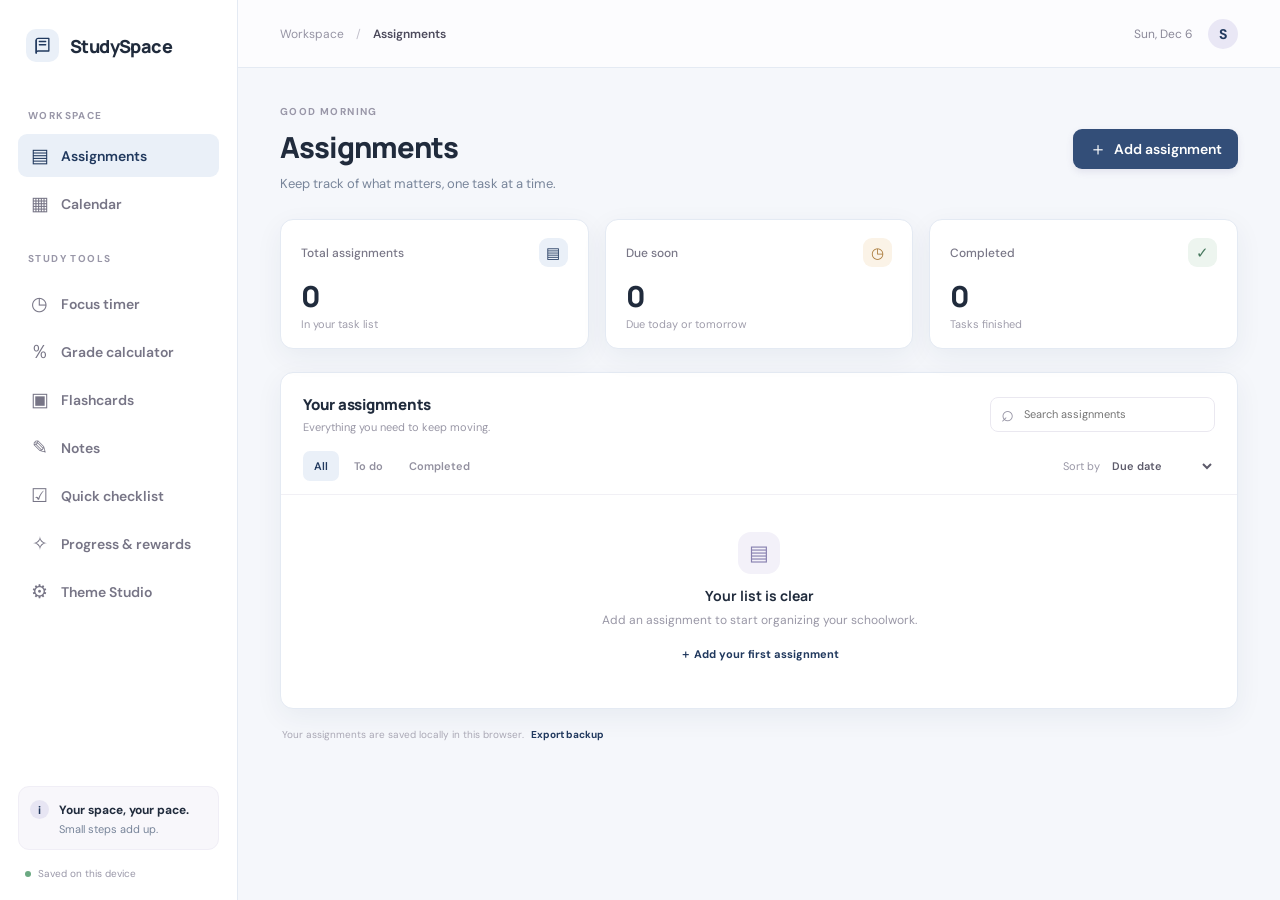
==== commit 3b9b6108: "Include theme-studio.js in index.html Added theme-studio.js script to the HTML file." ====
--- a/index.html
+++ b/index.html
@@ -10,6 +10,7 @@
   <link rel="stylesheet" href="study-tools.css">
   <script src="app.js" defer></script>
   <script src="study-tools.js" defer></script>
+  <script src="theme-studio.js" defer></script>
 </head>
 <body>
   <div class="app-shell">
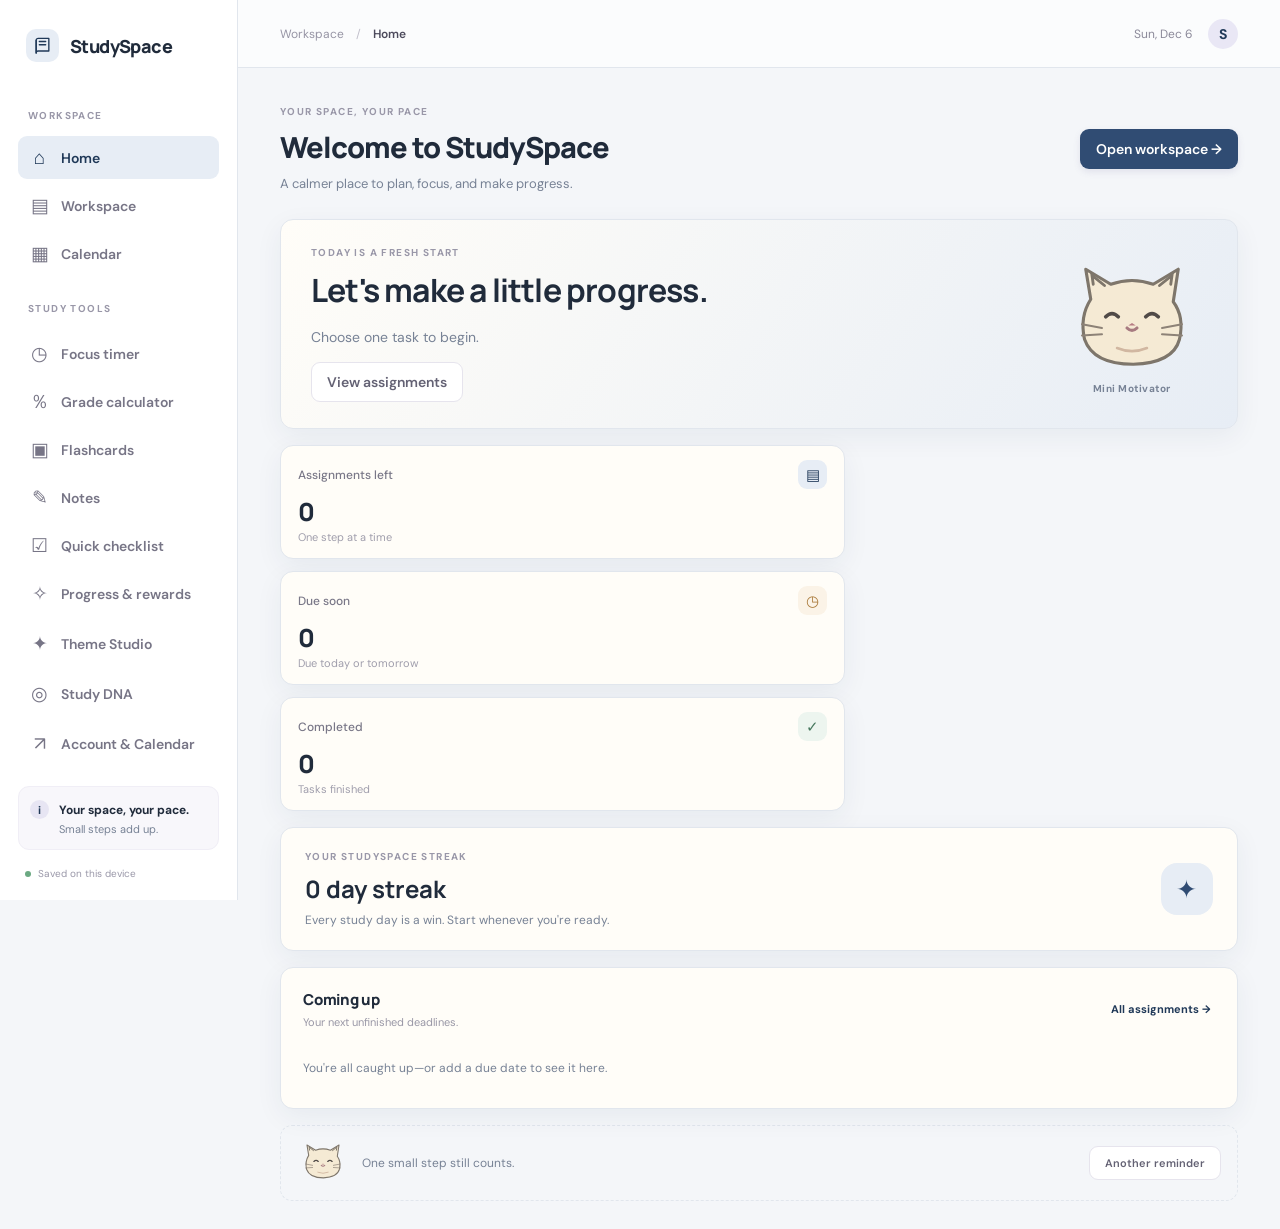
==== commit e5460020: "Add studyspace upgrade styles and scripts" ====
--- a/index.html
+++ b/index.html
@@ -11,6 +11,8 @@
   <script src="app.js" defer></script>
   <script src="study-tools.js" defer></script>
   <script src="theme-studio.js" defer></script>
+<link rel="stylesheet" href="studyspace-upgrade.css">
+<script src="studyspace-upgrade.js" defer></script>
 </head>
 <body>
   <div class="app-shell">
--- a/studyspace-upgrade.css
+++ b/studyspace-upgrade.css
@@ -0,0 +1,67 @@
+/* StudySpace coordinated upgrade styles */
+.upgrade-nav{margin-top:2px}
+.upgrade-home-grid{display:grid;grid-template-columns:minmax(0,1.5fr) minmax(240px,1fr);gap:16px}
+.upgrade-hero{grid-column:1/-1;display:flex;align-items:center;justify-content:space-between;gap:20px;padding:26px 30px;background:linear-gradient(125deg,var(--surface),var(--lav-light))}
+.upgrade-hero-copy h2{font-family:Manrope,sans-serif;font-size:clamp(22px,3vw,32px);letter-spacing:-.8px;margin:0;color:var(--text)}
+.upgrade-hero-copy>p:not(.eyebrow){color:var(--muted);max-width:440px;line-height:1.6}
+.upgrade-cat{display:flex;flex-direction:column;align-items:center;gap:4px;min-width:150px;color:var(--muted);font-size:10px;font-weight:700;letter-spacing:.5px}
+.mini-cat-art{width:128px;height:auto;overflow:visible}
+.upgrade-cat .mini-cat-art{width:150px}
+.upgrade-stats{display:grid;grid-template-columns:1fr;gap:12px}
+.upgrade-stats .stat-card{min-height:100px;padding:14px 17px}
+.upgrade-stats .stat-number{font-size:25px;margin-top:5px}
+.upgrade-streak{grid-column:1/-1;padding:22px 24px;display:flex;align-items:center;justify-content:space-between}
+.upgrade-streak h2{font-family:Manrope,sans-serif;font-size:24px;margin:3px 0}
+.upgrade-streak p:not(.eyebrow){margin:7px 0 0;color:var(--muted);font-size:12px}
+.streak-mark{width:52px;height:52px;display:grid;place-items:center;border-radius:16px;background:var(--lav-light);color:var(--lav);font-size:25px}
+.upgrade-upcoming{grid-column:1/-1}
+.upgrade-upcoming-list{padding:0 22px 18px}
+.upgrade-upcoming-row{display:flex;align-items:center;gap:12px;padding:13px 0;border-top:1px solid var(--line)}
+.upgrade-upcoming-dot{width:9px;height:9px;flex:0 0 9px;border-radius:50%;background:var(--lav)}
+.upgrade-upcoming-copy{display:grid;gap:4px;min-width:0;flex:1}
+.upgrade-upcoming-copy strong{font-size:12px;overflow-wrap:anywhere}
+.upgrade-upcoming-copy small{font-size:11px;color:var(--muted)}
+.upgrade-due-tag{font-size:10px;color:var(--lav-dark);background:var(--lav-light);border-radius:999px;padding:5px 8px;white-space:nowrap}
+.upgrade-empty{color:var(--muted);padding:14px 0;font-size:12px}
+.upgrade-cat-note{margin-top:16px;display:flex;align-items:center;gap:13px;padding:13px 16px;border:1px dashed var(--line);border-radius:12px}
+.upgrade-cat-small .mini-cat-art{width:52px;height:44px}
+.upgrade-cat-note p{flex:1;color:var(--muted);font-size:12px;margin:0}
+.upgrade-cat-note .secondary-button{height:34px;font-size:11px}
+.upgrade-theme-grid{display:grid;grid-template-columns:repeat(2,minmax(0,1fr));gap:13px;padding:0 22px}
+.upgrade-theme-card{position:relative;display:flex;align-items:center;gap:13px;min-width:0;padding:13px;border:1px solid var(--line);border-radius:12px;background:var(--surface);color:var(--text);text-align:left;transition:border-color .15s,box-shadow .15s}
+.upgrade-theme-card:hover{border-color:var(--lav)}
+.upgrade-theme-card[aria-pressed="true"]{border:2px solid var(--lav);padding:12px;box-shadow:0 0 0 3px var(--lav-light)}
+.upgrade-theme-preview{width:74px;height:58px;flex-shrink:0;border:1px solid #00000010;border-radius:8px;padding:7px;display:flex;flex-direction:column;gap:4px}
+.upgrade-theme-preview i{display:block;height:6px;border-radius:3px;background:#ffffffb8}
+.upgrade-theme-preview i:first-child{width:70%;height:8px}.upgrade-theme-preview i:nth-child(2){width:100%}.upgrade-theme-preview i:nth-child(3){width:52%}
+.upgrade-theme-copy{display:grid;gap:5px;min-width:0}.upgrade-theme-copy strong{font-size:12px}.upgrade-theme-copy small{font-size:11px;color:var(--muted);line-height:1.45}
+.upgrade-theme-check{display:none;place-items:center;flex-shrink:0;width:22px;height:22px;margin-left:auto;border-radius:50%;background:var(--lav-light);color:var(--lav-dark)}
+.upgrade-theme-card[aria-pressed="true"] .upgrade-theme-check{display:grid}
+.upgrade-theme-panel .theme-status{padding:0 22px;margin:18px 0 0}
+.upgrade-theme-tip{margin-top:16px;padding:20px 22px}
+.upgrade-theme-tip h2,.upgrade-account-card h2{font-family:Manrope,sans-serif;font-size:15px;margin:0 0 9px}
+.upgrade-theme-tip p,.upgrade-account-card p{color:var(--muted);font-size:12px;line-height:1.7;margin:0}
+.dna-panel{max-width:860px}
+.upgrade-form{display:grid;gap:17px;padding:0 22px 22px}
+.upgrade-form fieldset{border:1px solid var(--line);border-radius:12px;padding:16px;display:grid;gap:11px}
+.upgrade-form legend{font-size:12px;font-weight:700;padding:0 6px}
+.upgrade-form label{display:flex;align-items:flex-start;gap:9px;font-size:12px;color:var(--text);line-height:1.5}
+.upgrade-form input[type=radio]{accent-color:var(--lav);margin-top:2px}
+.upgrade-form .primary-button,.upgrade-form .secondary-button{justify-self:start}
+.upgrade-dna-result{margin:0 22px 22px;padding:16px;border-radius:11px;background:var(--lav-light);color:var(--text)}
+.upgrade-dna-result h3{font-size:13px;margin:0 0 8px}.upgrade-dna-result p{font-size:12px;line-height:1.65;margin:0;color:var(--muted)}
+.upgrade-account-grid{display:grid;grid-template-columns:repeat(2,minmax(0,1fr));gap:0}
+.upgrade-account-card{padding:23px}
+.upgrade-account-card+.upgrade-account-card{border-left:1px solid var(--line)}
+.upgrade-setup-note{display:grid;gap:5px;margin-top:17px;padding:13px;border-radius:10px;background:var(--lav-light);font-size:11px;color:var(--text);line-height:1.55}
+.upgrade-setup-note span{color:var(--muted)}
+.upgrade-account-card .primary-button{margin-top:17px}
+.upgrade-small-note{margin-top:12px!important;font-size:11px!important}
+.upgrade-backup{margin-top:16px}
+body[data-theme="dark"] .upgrade-hero{background:linear-gradient(125deg,var(--surface),var(--lav-light))}
+body[data-theme="dark"] .upgrade-theme-preview{border-color:#ffffff22}
+body[data-theme="dark"] .upgrade-form fieldset{border-color:var(--line)}
+body[data-theme="dark"] .upgrade-form label{color:var(--text)}
+body[data-theme="dark"] .upgrade-setup-note{background:var(--lav-light);color:var(--text)}
+@media(max-width:1050px){.upgrade-home-grid{grid-template-columns:1fr}.upgrade-hero,.upgrade-streak,.upgrade-upcoming{grid-column:auto}.upgrade-stats{grid-template-columns:repeat(3,minmax(0,1fr))}.upgrade-stats .stat-card{padding:14px}}
+@media(max-width:760px){.upgrade-home-grid{grid-template-columns:1fr}.upgrade-hero{padding:21px;align-items:flex-start}.upgrade-cat{min-width:90px}.upgrade-cat .mini-cat-art{width:100px}.upgrade-stats{grid-template-columns:1fr}.upgrade-stats .stat-card{min-height:90px}.upgrade-theme-grid{grid-template-columns:1fr;padding:0 12px}.upgrade-theme-panel .theme-status{padding:0 12px}.upgrade-account-grid{grid-template-columns:1fr}.upgrade-account-card+.upgrade-account-card{border-left:0;border-top:1px solid var(--line)}.upgrade-form{padding:0 12px 16px}.upgrade-dna-result{margin:0 12px 16px}.upgrade-cat-note{align-items:flex-start;flex-wrap:wrap}.upgrade-cat-note p{min-width:60%}.upgrade-cat-note button{margin-left:auto}}
